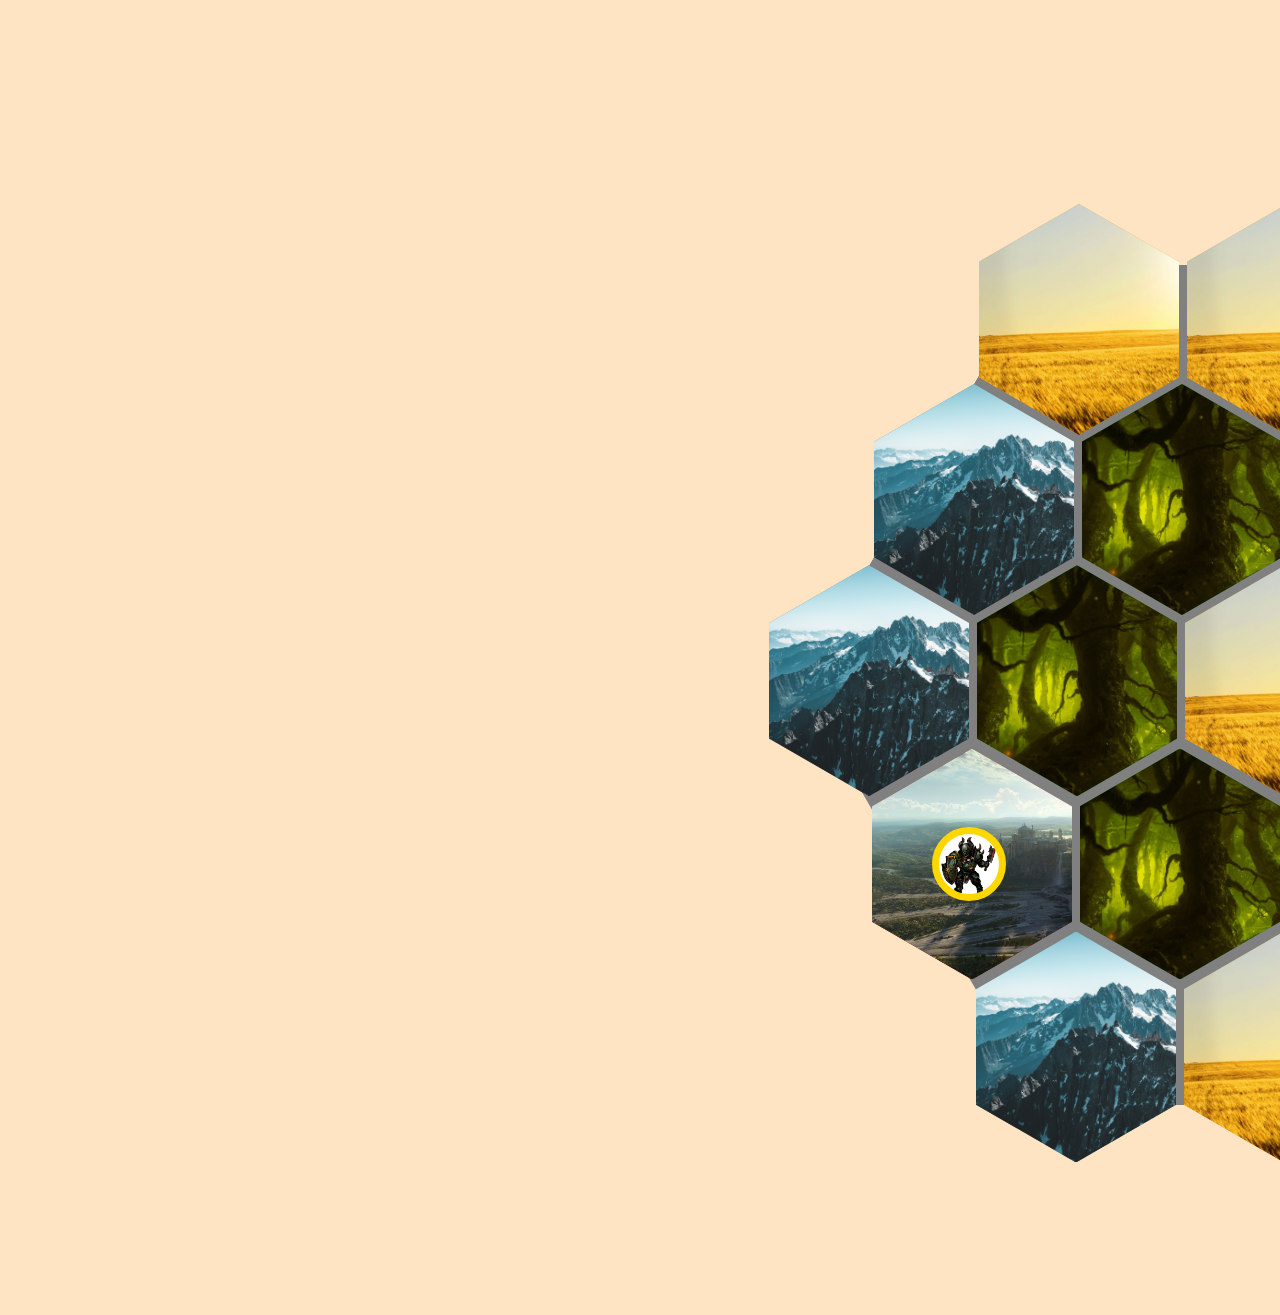
==== index.html @ b97ee825 "converted my monster csv into an object to randomly roll on. Created an event listener so a roll occ" ====
<!DOCTYPE html>
<html lang="en">
<head>
    <meta charset="UTF-8">
    <meta http-equiv="X-UA-Compatible" content="IE=edge">
    <meta name="viewport" content="width=device-width, initial-scale=1.0">
    <title>Document</title>
    <link rel="stylesheet" href="css/style.css">
</head>
<body>
    <!-- <a href='combat.html' onClick="return popup(this, 'notes')">my popup</a> -->
    <video playsinline autoplay muted loop >
        <source src="./img/ocean.webm" type="video/webm">
        Your browser does not support the video tag.
    </video>
    <div id="org-container">
        <div id="background"></div>
        <section id="island">
            <div id="hex-container">
                <div id="temp" class="hex">TEST HERE</div>
            </div>
        </section>
    </div>
    <!-- <div src="/tables/monster.csv" id="monsterTable"></div> -->
    <script type="text/javascript" src="js/app.js"></script>
    <script type="module" src="js/combat.js"></script>
    <!-- <script type="text/javascript">
        function popup(mylink, windowname) {
            if (! window.focus)return true; 
                var href; 
            if (typeof(mylink) == 'string') href=mylink; 
            else href=mylink.href; 
                window.open(href, windowname, 'width=400,height=200,scrollbars=yes'); 
                return false; 
}
    </script> -->
</body>
</html>
---- css/style.css ----
body {
    background-color: bisque;
    background-image: url('../img/ocean.webm');
    -webkit-background-size: cover;
    -moz-background-size: cover;
    -o-background-size: cover;
    background-size: cover; 
    background-repeat: no-repeat;
}

#org-container {
    display:flex;
    align-items: center;
}

#island {
    --s: 200px;
    --m: 4px;
    --f: calc(var(--s) * 1.732 + 4 * var(--m) - 1px);  */
}

video {
    position: absolute;
    top: 0;
    left: 0;
  }

#hex-container {
    position:absolute;
    top:150px;
    left: 550px;
    width: 1500px;
    height:1100px;
    --s: 200px;
    --m: 4px;
    --f: calc(var(--s) * 1.732 + 4 * var(--m) - 1px); 
}

.hex {
    background-color: aqua;
    width: var(--s);
    margin: var(--m);
    height: calc(var(--s) * 1.1547);
    display: inline-block;
    font-size:initial;
    clip-path: polygon(0% 25%, 0% 75%, 50% 100%, 100% 75%, 100% 25%, 50% 0%);
    margin-bottom: calc(var(--m) - var(--s) * 0.2885);
  }

  .hex {
    position: relative;
    top: 1000px;
}

.hex:nth-child(n+1):nth-child(-n+3) {
    top: 50px;
    left: 425px;
}

.hex:nth-child(n+4):nth-child(-n+7) {
    top: 230px;
    left: -304px;
}

.hex:nth-child(n+8):nth-child(-n+12) {
    top: 230px;
    left: 215px;
}

.hex:nth-child(n+13):nth-child(-n+14) {
    top: 413px;
    right: 306px;
}

.hex:nth-child(n+15):nth-child(-n+16) {
    top: 232px;
    right: -318px;
}

.hex:nth-child(n+17):nth-child(-n+20) {
    top: 415px;
    right: -6px;
} 

.Forest {
    background-color: green;
    background-image: url('../img/forest.jpg');
    -webkit-background-size: cover;
    -moz-background-size: cover;
    -o-background-size: cover;
    background-size: cover; 
    background-repeat: no-repeat;
}

.Mountain {
    background-color: grey;
    background-image: url('../img/mount.jpg');
    -webkit-background-size: cover;
    -moz-background-size: cover;
    -o-background-size: cover;
    background-size: cover; 
    background-repeat: no-repeat;
}

.Plain {
    background-color: goldenrod;
    background-image: url('../img/plains.jpg');
    -webkit-background-size: cover;
    -moz-background-size: cover;
    -o-background-size: cover;
    background-size: cover; 
    background-repeat: no-repeat;
}

.City {
    background-color: maroon;
    background-image: url('../img/city.jpg');
    -webkit-background-size: cover;
    -moz-background-size: cover;
    -o-background-size: cover;
    background-size: cover; 
    background-repeat: no-repeat;
}

.Dark-Tower {
    background-color: black;
    background-image: url('../img/tower.jpg');
    -webkit-background-size: cover;
    -moz-background-size: cover;
    -o-background-size: cover;
    background-size: cover; 
    background-repeat: no-repeat;
}

#background {
    position: absolute;
    background-color: gray;
    width: 840px;
    height: calc(840px* 1.1547);
    clip-path: polygon(0% 25%, 0% 75%, 50% 100%, 100% 75%, 100% 25%, 50% 0%);
    transform: rotate(30deg);
    left:865px;
    top:200px;
}

#hero {
    border-radius: 50%;
    border: 7px solid gold;
    width: 60px;
    height: 60px;
    background-image: url('../img/hero1.gif');
    -webkit-background-size: cover;
    -moz-background-size: cover;
    -o-background-size: cover;
    background-size: cover; 
    background-repeat: no-repeat;
    margin: 60px;
  }

/* .hex {
    -webkit-transition:  -webkit-transform 2s ease-in-out;
    -moz-transition: -moz-transform 2s ease-in-out;
    -o-transition: -o-transform 2s ease-in-out;
    -ms-transition: -ms-transform 2s ease-in-out; 
    transition: transform 2s ease-in-out; 
}
.hex:hover {
    z-index: 1;
   -webkit-transform:scale(1.2);
   -moz-transform:scale(1.2);
   -o-transform:scale(1.2);
   transform:scale(1.2);
} */
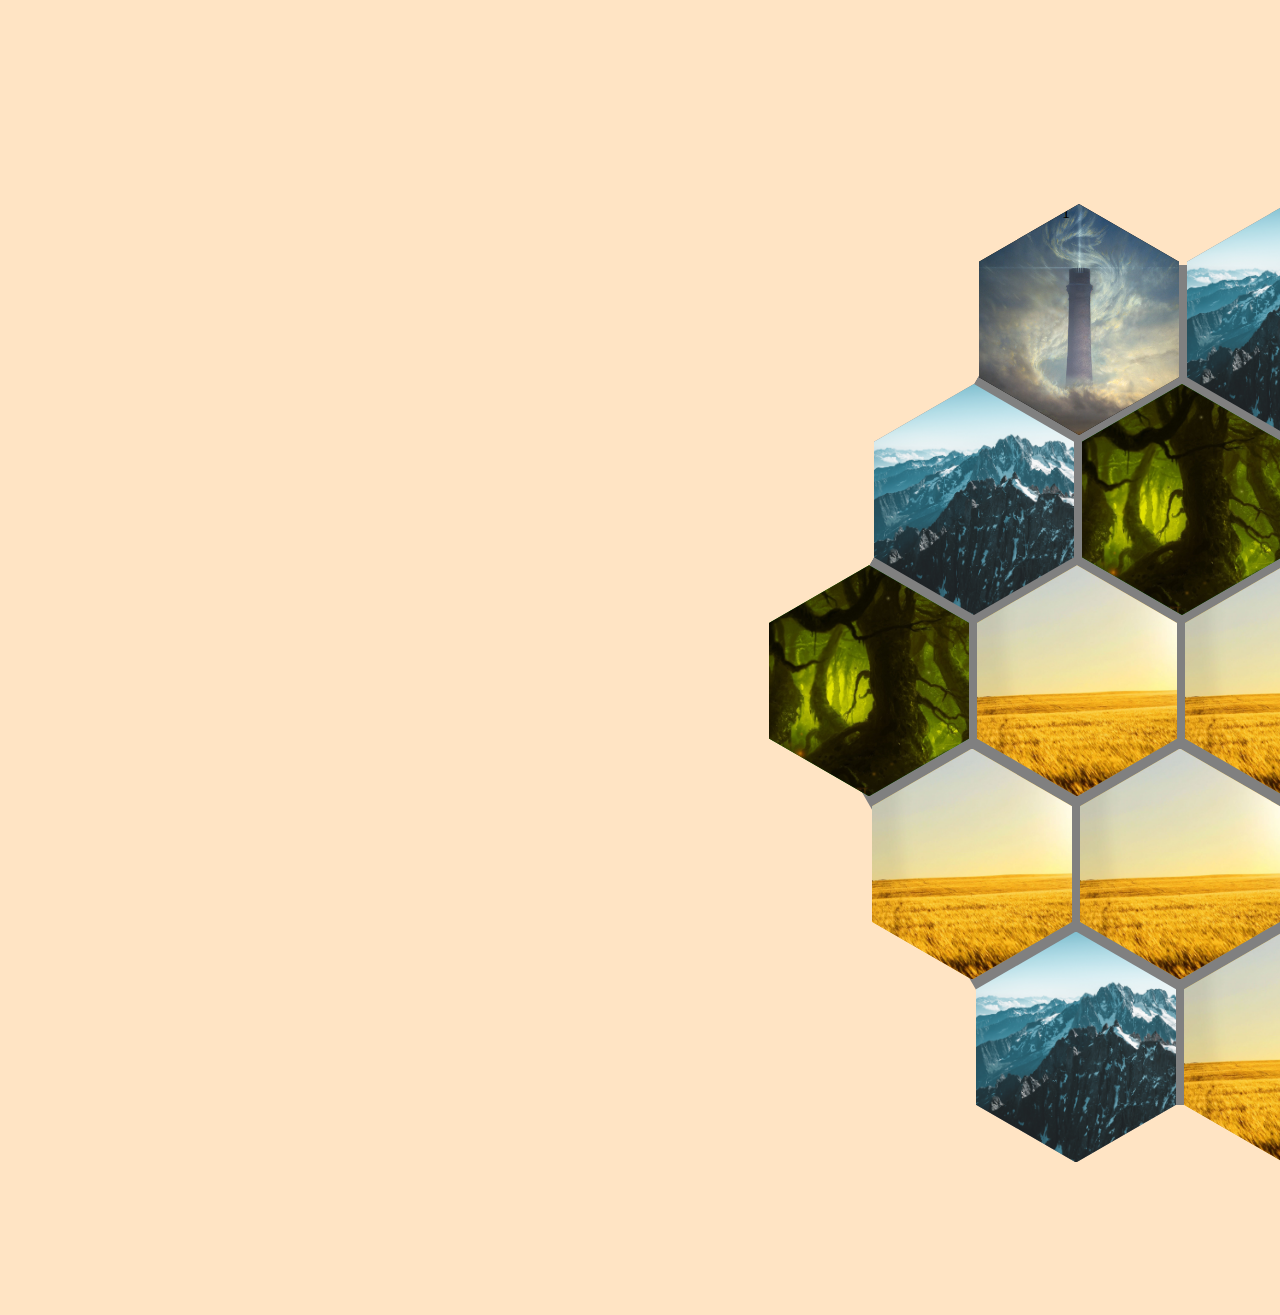
==== commit b2fb4c06: "had to refactor the two js files into one to get my random encounter function only working when teh " ====
--- a/index.html
+++ b/index.html
@@ -23,7 +23,7 @@
     </div>
     <!-- <div src="/tables/monster.csv" id="monsterTable"></div> -->
     <script type="text/javascript" src="js/app.js"></script>
-    <script type="module" src="js/combat.js"></script>
+    <!-- <script type="module" src="js/combat.js"></script> -->
     <!-- <script type="text/javascript">
         function popup(mylink, windowname) {
             if (! window.focus)return true; 
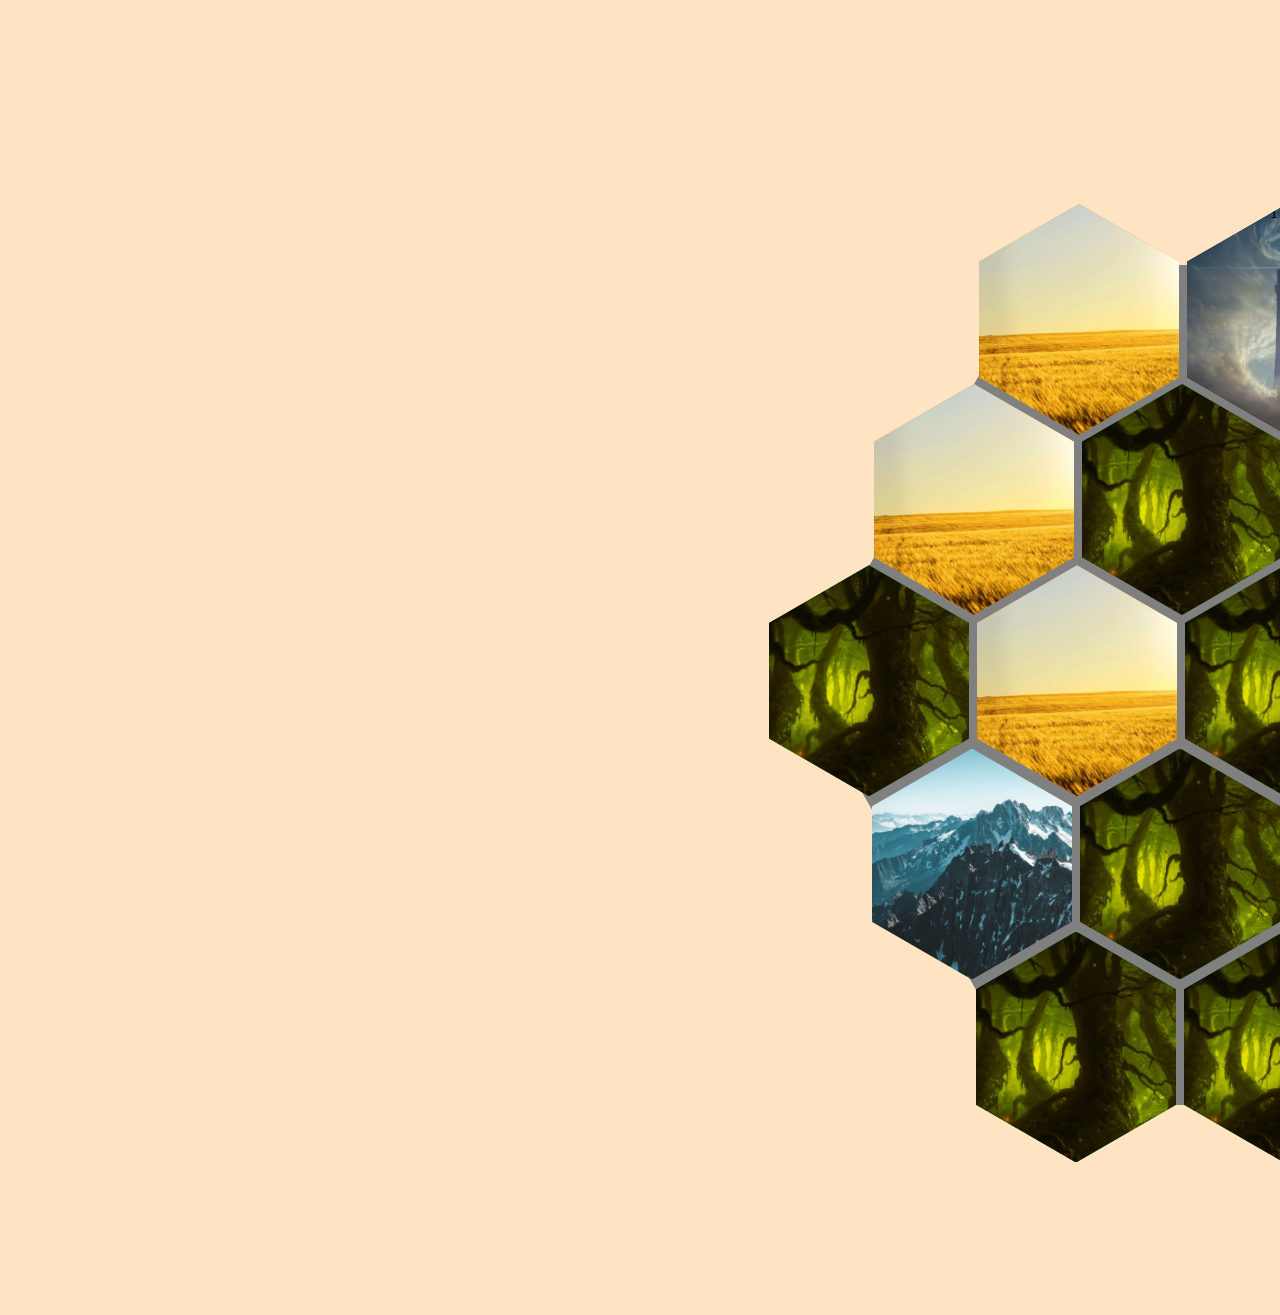
==== commit 7855dd73: "consolodated all my js scripts into 1, consolidated html scripts into 1. I manipulate the visibality" ====
--- a/index.html
+++ b/index.html
@@ -8,32 +8,34 @@
     <link rel="stylesheet" href="css/style.css">
 </head>
 <body>
-    <!-- <a href='combat.html' onClick="return popup(this, 'notes')">my popup</a> -->
-    <video playsinline autoplay muted loop >
-        <source src="./img/ocean.webm" type="video/webm">
-        Your browser does not support the video tag.
-    </video>
-    <div id="org-container">
-        <div id="background"></div>
-        <section id="island">
-            <div id="hex-container">
-                <div id="temp" class="hex">TEST HERE</div>
-            </div>
-        </section>
+    <div id="main">
+        <video playsinline autoplay muted loop >
+            <source src="./img/ocean.webm" type="video/webm">
+            Your browser does not support the video tag.
+        </video>
+        <div id="org-container">
+            <div id="background"></div>
+            <section id="island">
+                <div id="hex-container">
+                    <div id="temp" class="hex">TEST HERE</div>
+                </div>
+            </section>
+        </div>
     </div>
-    <!-- <div src="/tables/monster.csv" id="monsterTable"></div> -->
-    <script type="text/javascript" src="js/app.js"></script>
-    <!-- <script type="module" src="js/combat.js"></script> -->
-    <!-- <script type="text/javascript">
-        function popup(mylink, windowname) {
-            if (! window.focus)return true; 
-                var href; 
-            if (typeof(mylink) == 'string') href=mylink; 
-            else href=mylink.href; 
-                window.open(href, windowname, 'width=400,height=200,scrollbars=yes'); 
-                return false; 
-}
-    </script> -->
+    <div id="combat">
+        <div id="user"></div>
+        <div id="user-actions"></div>
+        <div id="user-hp-container">
+            <h2>Player</h2>
+            <div id="user-hp"></div>
+        </div>
+        <div id="enemy"></div>
+        <div id="enemy-hp-container">
+            <h2>Enemy</h2>
+            <div id="enemy-hp"></div>
+        </div>
+    </div>
+    <script language="JavaScript" type="text/javascript" src="js/app.js"></script>
 </body>
 </html>
 
--- a/css/style.css
+++ b/css/style.css
@@ -170,4 +170,75 @@
    -moz-transform:scale(1.2);
    -o-transform:scale(1.2);
    transform:scale(1.2);
-} */+} */
+
+
+/* styling for the combat page */
+#combat div{
+    background-color: aquamarine;
+    height: 200px;
+    width: 200px;
+}
+
+div#enemy {
+    position:absolute;
+    top:50px;
+    right:300px;
+    height: 600px;
+    width: 600px;
+    background-color: red;
+}
+
+div#enemy-hp-container {
+    position:absolute;
+    top:50px;
+    left:650px;
+    height: 100px;
+    width: 920px;
+    background-color: lightgrey;
+}
+
+div#enemy-hp {
+    position:absolute;
+    top:50px;
+    right: 10px;
+    height: 50px;
+    width: 900px;
+    background-color: green;
+}
+
+div#user {
+    position:absolute;
+    bottom: 50px;
+    left:200px;
+    height: 600px;
+    width: 600px;
+    background-color: purple;
+}
+
+div#user-hp-container {
+    position:absolute;
+    bottom:50px;
+    right:650px;
+    height: 100px;
+    width: 920px;
+    background-color: lightgrey;
+}
+
+div#user-hp {
+    position:absolute;
+    bottom:0px;
+    left:10px;
+    height: 50px;
+    width: 900px;
+    background-color: green;
+}
+
+div#user-actions {
+    position:absolute;
+    bottom: 50px;
+    left:800px;
+    height: 600px;
+    width: 200px;
+    background-color: orange;
+}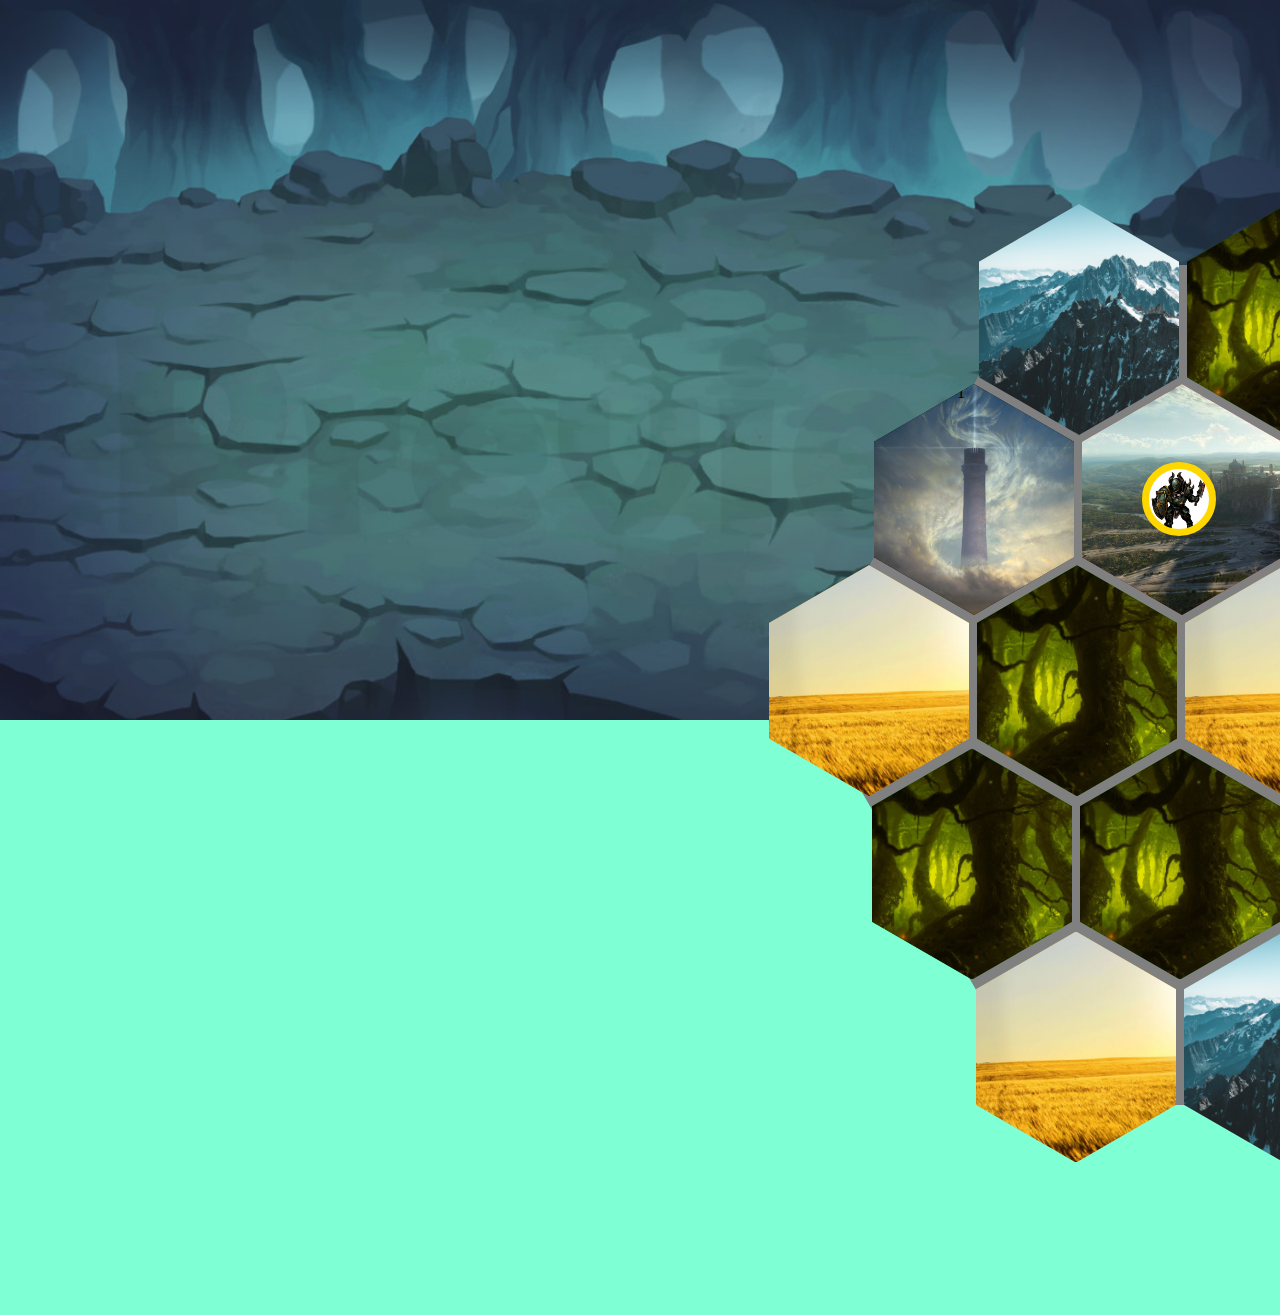
==== commit 800ddbfc: "added an attack button to the combat css, put an event listener on it. The attack button edits teh t" ====
--- a/index.html
+++ b/index.html
@@ -24,7 +24,11 @@
     </div>
     <div id="combat">
         <div id="user"></div>
-        <div id="user-actions"></div>
+        <div id="user-actions">
+            <div id="attack"></div>
+            <!-- <div id="defend"></div>
+            <div id="potion"></div> -->
+        </div>
         <div id="user-hp-container">
             <h2>Player</h2>
             <div id="user-hp"></div>
--- a/css/style.css
+++ b/css/style.css
@@ -174,54 +174,67 @@
 
 
 /* styling for the combat page */
-#combat div{
+body {
     background-color: aquamarine;
-    height: 200px;
-    width: 200px;
+    background-image: url('../img/combat_background.jpg');
+    -webkit-background-size: cover;
+    -moz-background-size: cover;
+    -o-background-size: cover;
+    background-size: cover; 
+    background-repeat: no-repeat;
+
 }
 
 div#enemy {
     position:absolute;
     top:50px;
-    right:300px;
-    height: 600px;
-    width: 600px;
+    right:200px;
+    height: 400px;
+    width: 400px;
     background-color: red;
 }
 
 div#enemy-hp-container {
     position:absolute;
     top:50px;
-    left:650px;
+    left:350px;
     height: 100px;
     width: 920px;
     background-color: lightgrey;
+    border: solid black;
 }
 
 div#enemy-hp {
     position:absolute;
-    top:50px;
+    bottom: 0px;
     right: 10px;
     height: 50px;
     width: 900px;
     background-color: green;
+    border: solid black;
 }
 
 div#user {
     position:absolute;
     bottom: 50px;
     left:200px;
-    height: 600px;
-    width: 600px;
-    background-color: purple;
+    height: 400px;
+    width: 400px;
+    /* background-color: aquamarine; */
+    background-image: url('../img/cambat_player.png');
+    -moz-background-size: cover;
+    -o-background-size: cover;
+    background-size: cover; 
+    background-repeat: no-repeat;
 }
 
 div#user-hp-container {
     position:absolute;
     bottom:50px;
-    right:650px;
+    right:250px;
     height: 100px;
     width: 920px;
+    border: solid black;
     background-color: lightgrey;
 }
 
@@ -232,13 +245,60 @@
     height: 50px;
     width: 900px;
     background-color: green;
+    border: solid black;
 }
 
 div#user-actions {
     position:absolute;
-    bottom: 50px;
-    left:800px;
-    height: 600px;
-    width: 200px;
-    background-color: orange;
-}+    bottom: 67px;
+    left:600px;
+    height: 300px;
+    width: 100px;
+}
+
+div#attack {
+    position: absolute;
+    top:110px;
+    height: 100px;
+    width: 100px;
+    background-image: url('../img/sword.png');
+    --i : contain;
+    background-size: var(--i);
+    -moz-background-size: var(--i);
+    -o-background-size: var(--i);
+    background-size: var(--i); 
+    background-repeat: no-repeat;
+}
+
+/*extra functionality to build out later*/
+/* div#defend {
+    position: absolute;
+    top:110px;
+    left: 6px;
+    height: 100px;
+    width: 100px;
+
+    background-image: url('../img/shield.png');
+    --i : contain;
+
+    background-size: var(--i);
+    -moz-background-size: var(--i);
+    -o-background-size: var(--i);
+    background-size: var(--i); 
+    background-repeat: no-repeat;
+}
+div#potion {
+    position: absolute;
+    top:230px;
+    height: 100px;
+    width: 100px;
+
+    background-image: url('../img/potion.png');
+    --i : contain;
+
+    background-size: var(--i);
+    -moz-background-size: var(--i);
+    -o-background-size: var(--i);
+    background-size: var(--i); 
+    background-repeat: no-repeat;
+} */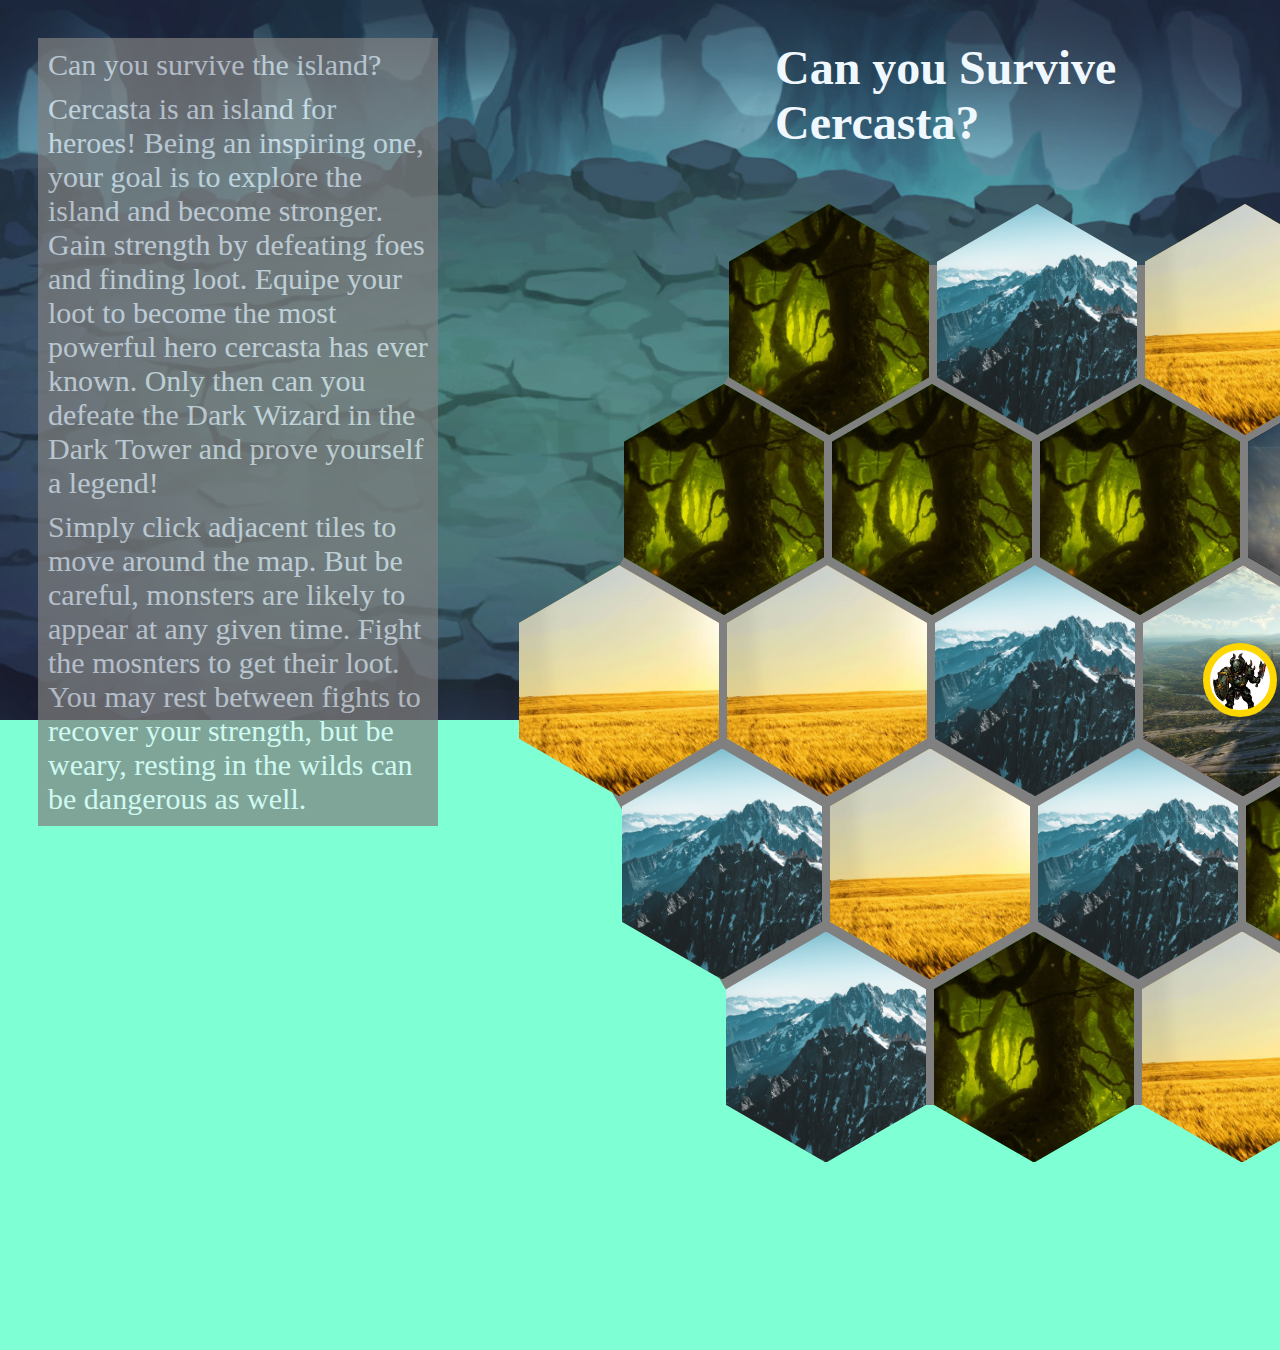
==== commit 3d464ea3: "Filled out the rest of my webpage features and their css. Added a rest feature, added an equip items" ====
--- a/index.html
+++ b/index.html
@@ -13,6 +13,43 @@
             <source src="./img/ocean.webm" type="video/webm">
             Your browser does not support the video tag.
         </video>
+        <div id="rest">Rest</div>
+        <div id="weapon"></div>
+        <div id="shield"></div>
+        <div id="head"></div>
+        <div id="chest"></div>
+        <div id="legs"></div>
+        <div id="feet"></div>
+        <h1 id="title">Can you Survive Cercasta?</h1>
+        <div id="rules">
+            <p>Can you survive the island?</p>
+            <p>Cercasta is an island for heroes! Being an inspiring one, 
+                your goal is to explore the island and become stronger. 
+                Gain strength by defeating foes and finding loot. 
+                Equipe your loot to become the most powerful hero cercasta has ever known. 
+                Only then can you defeate the Dark Wizard in the Dark Tower and prove yourself a legend!</p>
+            <p>Simply click adjacent tiles to move around the map. But be careful, 
+                monsters are likely to appear at any given time. 
+                Fight the mosnters to get their loot. 
+                You may rest between fights to recover your strength, 
+                but be weary, resting in the wilds can be dangerous as well. 
+            </p>
+        </div>
+        <div id="stats">
+            <ul id="stats_list">
+                <li id="hp"></li>
+                <li id="attack_power"></li>
+                <li id="defese"></li>
+            </ul>
+            <!-- <div id='equip'>
+                <div id="weapon"></div>
+                <div id="shield"></div>
+                <div id="head"></div>
+                <div id="chest"></div>
+                <div id="legs"></div>
+                <div id="feet"></div>
+            </div> -->
+        </div>
         <div id="org-container">
             <div id="background"></div>
             <section id="island">
@@ -25,9 +62,8 @@
     <div id="combat">
         <div id="user"></div>
         <div id="user-actions">
-            <div id="attack"></div>
-            <!-- <div id="defend"></div>
-            <div id="potion"></div> -->
+            <div id="attack">Attack</div>
+            <div id="run-away">Run Away</div>
         </div>
         <div id="user-hp-container">
             <h2>Player</h2>
--- a/css/style.css
+++ b/css/style.css
@@ -7,6 +7,185 @@
     background-size: cover; 
     background-repeat: no-repeat;
 }
+
+#title {
+    position: absolute;
+    left: 775px;
+    font-size: 48px;
+    color: aliceblue;
+}
+
+#rules {
+    position: absolute;
+    color: aliceblue;
+    width: 400px;
+    font-size: 30px;
+    margin: 30px;
+    background-color: gray;
+    opacity: 0.70;
+}
+
+p {
+    margin: 10px;
+}
+
+#stats {
+    background-color: gray;
+    opacity: 0.70;
+    position: absolute;
+    width: 300px;
+    height: 500px;
+    margin:30px;
+    left: 1525px;
+}
+ ul {
+    color: aliceblue;
+    font-size: 25px;
+    list-style: none;
+ }
+
+ li {
+    margin-bottom: 30px;
+ }
+
+ #rest {
+    position: absolute;
+    width: 100px;
+    height: 100px;
+    top: 240px;
+    left:1655px;
+    color: aliceblue;
+    background-image: url('../img/rest.png');
+    --i : contain;
+    background-size: var(--i);
+    -moz-background-size: var(--i);
+    -o-background-size: var(--i);
+    background-size: var(--i); 
+    background-repeat: no-repeat;
+    z-index: 1;
+ }
+
+ #weapon {
+    position: absolute;
+    width: 100px;
+    height: 150px;
+    top: 340px;
+    left:1550px;
+    background-image: url('../img/weapon.png');
+    --i : contain;
+    background-size: var(--i);
+    -moz-background-size: var(--i);
+    -o-background-size: var(--i);
+    background-size: var(--i); 
+    background-repeat: no-repeat;
+    z-index: 1;
+ }
+
+ #shield {
+    position: absolute;
+    width: 100px;
+    height: 100px;
+    top: 335px;
+    left:1655px;
+    background-image: url('../img/shield.png');
+    --i : contain;
+    background-size: var(--i);
+    -moz-background-size: var(--i);
+    -o-background-size: var(--i);
+    background-size: var(--i); 
+    background-repeat: no-repeat;
+    z-index: 1;
+ }
+
+ #head {
+    position: absolute;
+    width: 100px;
+    height: 100px;
+    top: 365px;
+    left:1750px;
+    background-image: url('../img/helmet.png');
+    --i : contain;
+    background-size: var(--i);
+    -moz-background-size: var(--i);
+    -o-background-size: var(--i);
+    background-size: var(--i); 
+    background-repeat: no-repeat;
+    z-index: 1;
+ }
+
+ #chest {
+    position: absolute;
+    width: 100px;
+    height: 100px;
+    top: 440px;
+    left:1560px;
+    background-image: url('../img/chest.png');
+    --i : contain;
+    background-size: var(--i);
+    -moz-background-size: var(--i);
+    -o-background-size: var(--i);
+    background-size: var(--i); 
+    background-repeat: no-repeat;
+    z-index: 1;
+ }
+
+ #legs {
+    position: absolute;
+    width: 100px;
+    height: 100px;
+    top: 435px;
+    left:1655px;
+    background-image: url('../img/legs.png');
+    --i : contain;
+    background-size: var(--i);
+    -moz-background-size: var(--i);
+    -o-background-size: var(--i);
+    background-size: var(--i); 
+    background-repeat: no-repeat;
+    z-index: 1;
+ }
+
+ #feet {
+    position: absolute;
+    width: 100px;
+    height: 100px;
+    top: 440px;
+    left:1750px;
+    background-image: url('../img/boots.png');
+    --i : contain;
+    background-size: var(--i);
+    -moz-background-size: var(--i);
+    -o-background-size: var(--i);
+    background-size: var(--i); 
+    background-repeat: no-repeat;
+    z-index: 1;
+ }
+
+
+
+ #equip {
+    display:flex;
+    position: absolute;
+    background-color: aquamarine;
+    width: 240px;
+    height: 150px;
+    left:30px;
+    bottom: 30px;
+    display: flex;
+    justify-content: space-evenly;
+    flex-flow: column wrap;
+ }
+
+ #equip > div {
+    margin: 12px;
+    background-color: red;
+    width: 50px;
+    height: 50px;
+ }
+
+ #equip > #head {
+    background-color: blue;
+ }
 
 #org-container {
     display:flex;
@@ -23,12 +202,15 @@
     position: absolute;
     top: 0;
     left: 0;
+    height: 150%;
+    width: auto;
   }
 
 #hex-container {
     position:absolute;
     top:150px;
-    left: 550px;
+    /* left: 550px; */
+    left: 300px;
     width: 1500px;
     height:1100px;
     --s: 200px;
@@ -139,7 +321,7 @@
     height: calc(840px* 1.1547);
     clip-path: polygon(0% 25%, 0% 75%, 50% 100%, 100% 75%, 100% 25%, 50% 0%);
     transform: rotate(30deg);
-    left:865px;
+    left:615px;
     top:200px;
 }
 
@@ -258,6 +440,7 @@
 
 div#attack {
     position: absolute;
+    color:aliceblue;
     top:110px;
     height: 100px;
     width: 100px;
@@ -270,35 +453,53 @@
     background-repeat: no-repeat;
 }
 
-/*extra functionality to build out later*/
-/* div#defend {
-    position: absolute;
-    top:110px;
-    left: 6px;
-    height: 100px;
-    width: 100px;
-
-    background-image: url('../img/shield.png');
-    --i : contain;
-
-    background-size: var(--i);
-    -moz-background-size: var(--i);
-    -o-background-size: var(--i);
-    background-size: var(--i); 
-    background-repeat: no-repeat;
-}
-div#potion {
-    position: absolute;
-    top:230px;
-    height: 100px;
-    width: 100px;
-
-    background-image: url('../img/potion.png');
-    --i : contain;
-
-    background-size: var(--i);
-    -moz-background-size: var(--i);
-    -o-background-size: var(--i);
-    background-size: var(--i); 
-    background-repeat: no-repeat;
-} */+div#run-away {
+    position: absolute;
+    color:aliceblue;
+    top:217px;
+    height: 100px;
+    width: 100px;
+    background-image: url('../img/flee.png');
+    --i : contain;
+    background-size: var(--i);
+    -moz-background-size: var(--i);
+    -o-background-size: var(--i);
+    background-size: var(--i); 
+    background-repeat: no-repeat;
+}
+
+div#loot {
+    position: absolute;
+    top:250px;
+    left:700px;
+    height: 400px;
+    width: 400px;
+    background-image: url('../img/loot.png');
+    --i : contain;
+    background-size: var(--i);
+    -moz-background-size: var(--i);
+    -o-background-size: var(--i);
+    background-size: var(--i); 
+    background-repeat: no-repeat;
+}
+
+div#end {
+    position: absolute;
+    height: 100%;
+    width: 100%;
+    background-image: url('../img/death.jpg');
+    --i : cover;
+    background-size: var(--i);
+    -moz-background-size: var(--i);
+    -o-background-size: var(--i);
+    background-size: var(--i); 
+    background-repeat: no-repeat;
+    display:flex;
+    justify-content: center;
+    align-items: center;
+}
+
+div#end#end {
+    color:red;
+    font-size: 50px;
+}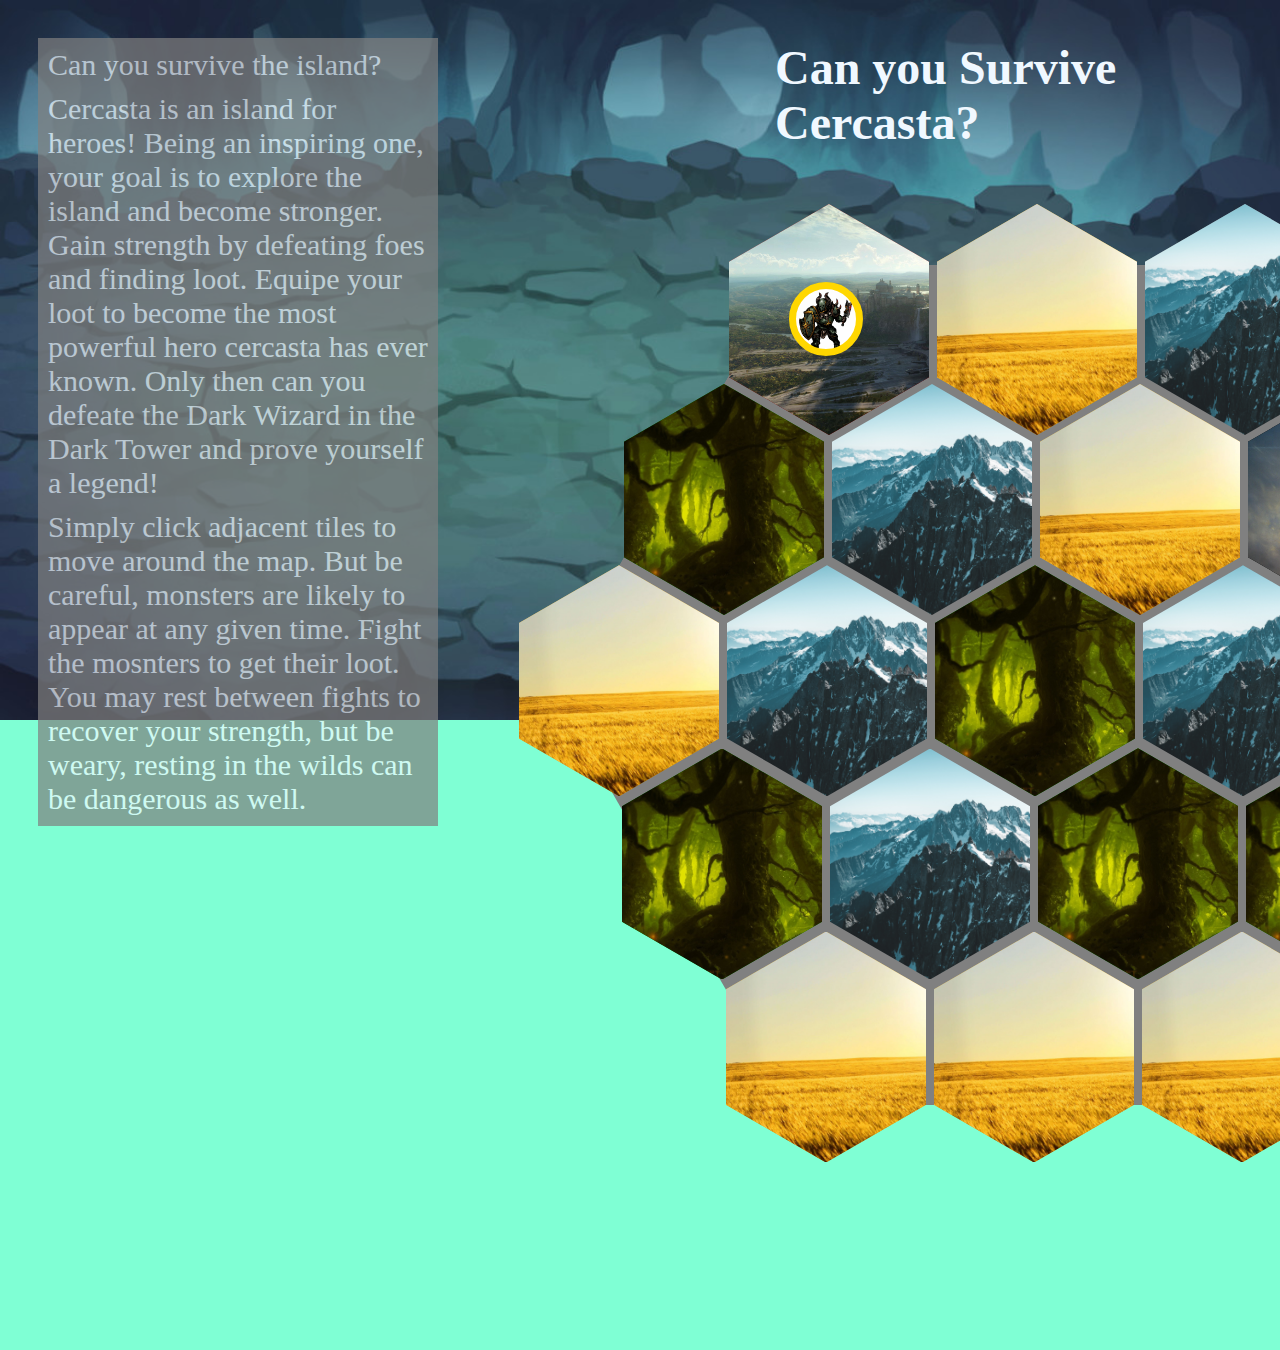
==== commit 8849f477: "updates the encounter html name to match teh creature" ====
--- a/index.html
+++ b/index.html
@@ -71,7 +71,7 @@
         </div>
         <div id="enemy"></div>
         <div id="enemy-hp-container">
-            <h2>Enemy</h2>
+            <h2 id="eName">Enemy</h2>
             <div id="enemy-hp"></div>
         </div>
     </div>
--- a/css/style.css
+++ b/css/style.css
@@ -369,11 +369,16 @@
 
 div#enemy {
     position:absolute;
-    top:50px;
-    right:200px;
-    height: 400px;
-    width: 400px;
-    background-color: red;
+    top:200px;
+    right:500px;
+    height: 600px;
+    width: 600px;
+    -webkit-background-size: cover;
+    -moz-background-size: cover;
+    -o-background-size: cover;
+    background-size: cover; 
+    background-repeat: no-repeat;
+    /* background-color: red; */
 }
 
 div#enemy-hp-container {
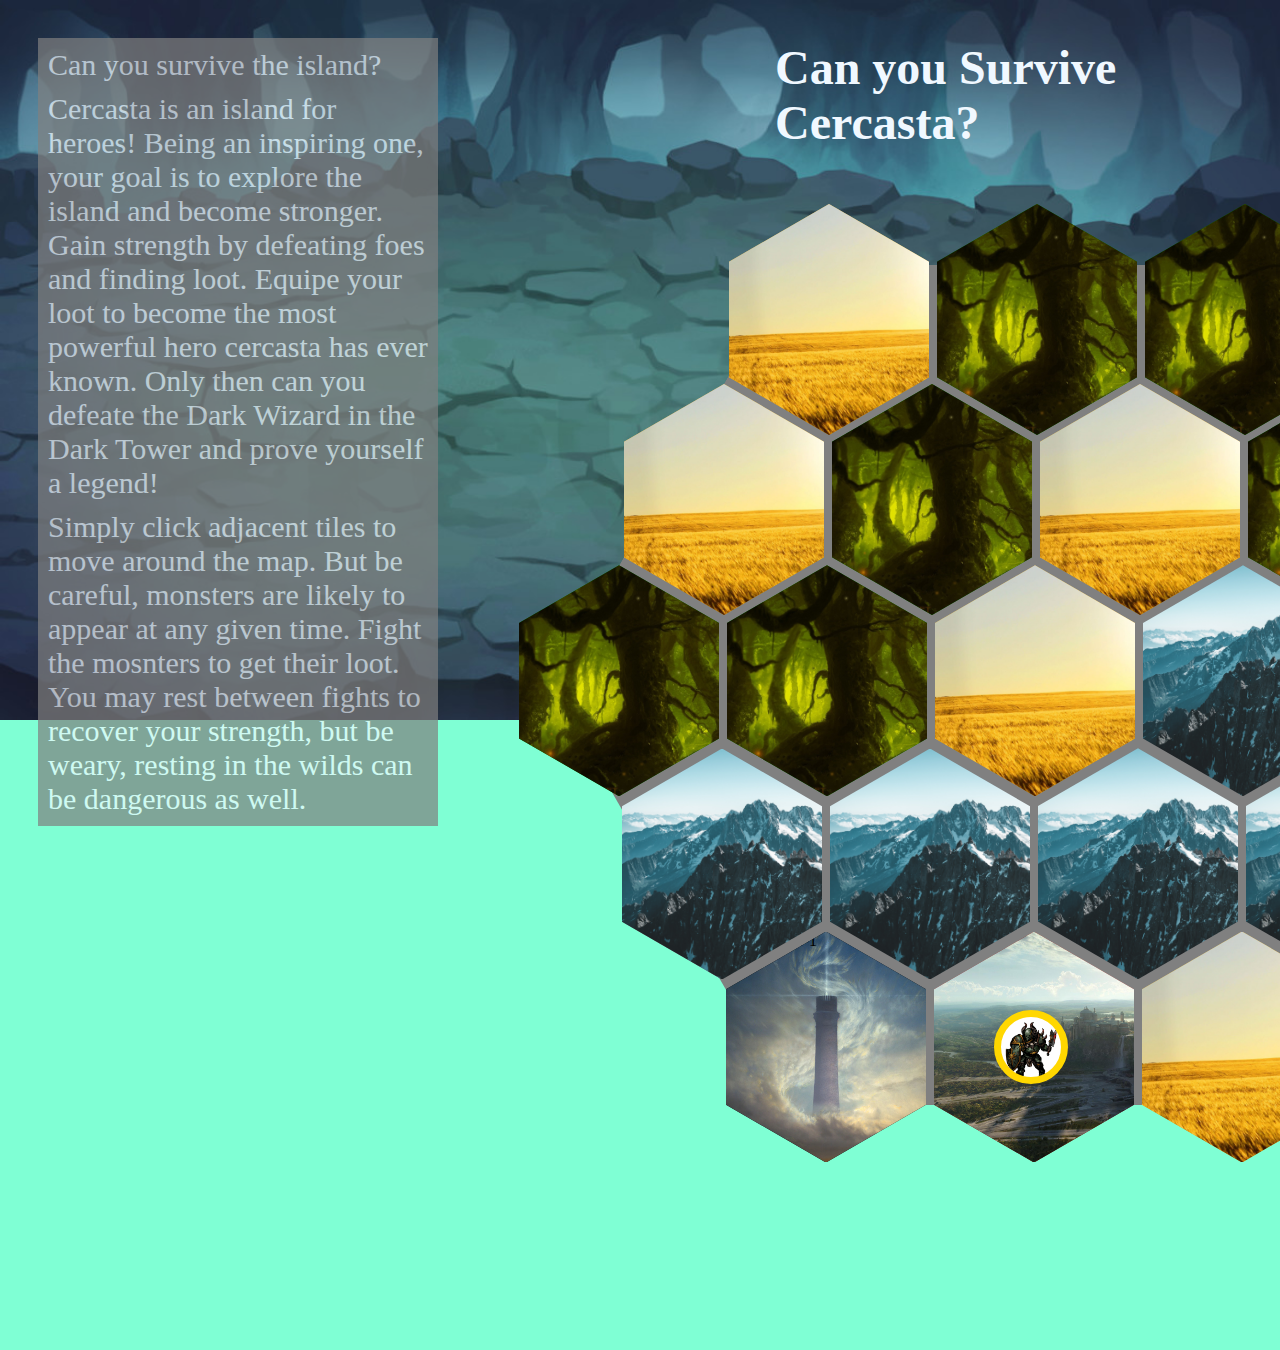
==== commit b1342526: "refined the equipe feature to remove unequiped item from the pack" ====
--- a/index.html
+++ b/index.html
@@ -41,14 +41,6 @@
                 <li id="attack_power"></li>
                 <li id="defese"></li>
             </ul>
-            <!-- <div id='equip'>
-                <div id="weapon"></div>
-                <div id="shield"></div>
-                <div id="head"></div>
-                <div id="chest"></div>
-                <div id="legs"></div>
-                <div id="feet"></div>
-            </div> -->
         </div>
         <div id="org-container">
             <div id="background"></div>
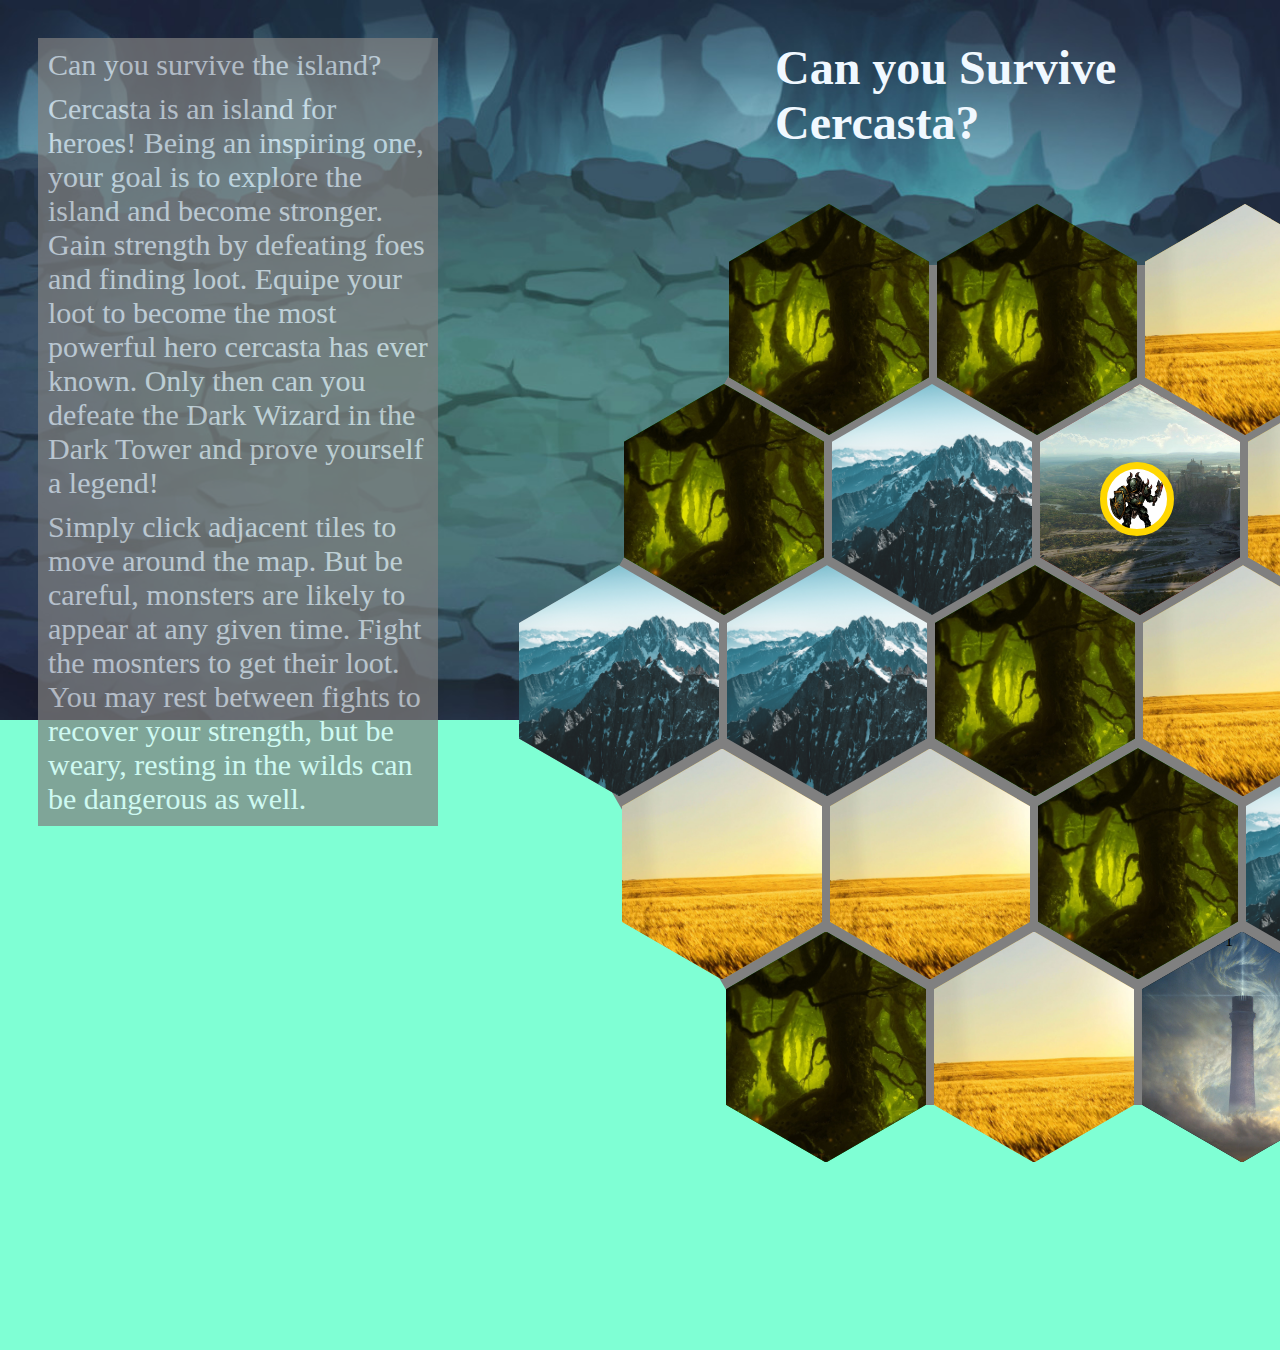
==== commit 42b833c0: "Added Dark wizard fight for the end" ====
--- a/index.html
+++ b/index.html
@@ -5,7 +5,8 @@
     <meta http-equiv="X-UA-Compatible" content="IE=edge">
     <meta name="viewport" content="width=device-width, initial-scale=1.0">
     <title>Document</title>
-    <link rel="stylesheet" href="css/style.css">
+    <link rel="stylesheet" href="css/island_style.css">
+    <link rel="stylesheet" href="css/combat_style.css">
 </head>
 <body>
     <div id="main">
@@ -58,7 +59,7 @@
             <div id="run-away">Run Away</div>
         </div>
         <div id="user-hp-container">
-            <h2>Player</h2>
+            <h2 id="uName">Player</h2>
             <div id="user-hp"></div>
         </div>
         <div id="enemy"></div>
--- a/css/island_style.css
+++ b/css/island_style.css
@@ -0,0 +1,355 @@
+body {
+    background-color: bisque;
+    background-image: url('../img/ocean.webm');
+    -webkit-background-size: cover;
+    -moz-background-size: cover;
+    -o-background-size: cover;
+    background-size: cover; 
+    background-repeat: no-repeat;
+}
+
+#title {
+    position: absolute;
+    left: 775px;
+    font-size: 48px;
+    color: aliceblue;
+}
+
+#rules {
+    position: absolute;
+    color: aliceblue;
+    width: 400px;
+    font-size: 30px;
+    margin: 30px;
+    background-color: gray;
+    opacity: 0.70;
+}
+
+p {
+    margin: 10px;
+}
+
+#stats {
+    background-color: gray;
+    opacity: 0.70;
+    position: absolute;
+    width: 300px;
+    height: 500px;
+    margin:30px;
+    left: 1525px;
+}
+ ul {
+    color: aliceblue;
+    font-size: 25px;
+    list-style: none;
+ }
+
+ li {
+    margin-bottom: 30px;
+ }
+
+ #rest {
+    position: absolute;
+    width: 100px;
+    height: 100px;
+    top: 240px;
+    left:1655px;
+    color: aliceblue;
+    background-image: url('../img/rest.png');
+    --i : contain;
+    background-size: var(--i);
+    -moz-background-size: var(--i);
+    -o-background-size: var(--i);
+    background-size: var(--i); 
+    background-repeat: no-repeat;
+    z-index: 1;
+ }
+
+ #weapon {
+    position: absolute;
+    width: 100px;
+    height: 150px;
+    top: 340px;
+    left:1550px;
+    background-image: url('../img/weapon.png');
+    --i : contain;
+    background-size: var(--i);
+    -moz-background-size: var(--i);
+    -o-background-size: var(--i);
+    background-size: var(--i); 
+    background-repeat: no-repeat;
+    z-index: 1;
+ }
+
+ #shield {
+    position: absolute;
+    width: 100px;
+    height: 100px;
+    top: 335px;
+    left:1655px;
+    background-image: url('../img/shield.png');
+    --i : contain;
+    background-size: var(--i);
+    -moz-background-size: var(--i);
+    -o-background-size: var(--i);
+    background-size: var(--i); 
+    background-repeat: no-repeat;
+    z-index: 1;
+ }
+
+ #head {
+    position: absolute;
+    width: 100px;
+    height: 100px;
+    top: 365px;
+    left:1750px;
+    background-image: url('../img/helmet.png');
+    --i : contain;
+    background-size: var(--i);
+    -moz-background-size: var(--i);
+    -o-background-size: var(--i);
+    background-size: var(--i); 
+    background-repeat: no-repeat;
+    z-index: 1;
+ }
+
+ #chest {
+    position: absolute;
+    width: 100px;
+    height: 100px;
+    top: 440px;
+    left:1560px;
+    background-image: url('../img/chest.png');
+    --i : contain;
+    background-size: var(--i);
+    -moz-background-size: var(--i);
+    -o-background-size: var(--i);
+    background-size: var(--i); 
+    background-repeat: no-repeat;
+    z-index: 1;
+ }
+
+ #legs {
+    position: absolute;
+    width: 100px;
+    height: 100px;
+    top: 435px;
+    left:1655px;
+    background-image: url('../img/legs.png');
+    --i : contain;
+    background-size: var(--i);
+    -moz-background-size: var(--i);
+    -o-background-size: var(--i);
+    background-size: var(--i); 
+    background-repeat: no-repeat;
+    z-index: 1;
+ }
+
+ #feet {
+    position: absolute;
+    width: 100px;
+    height: 100px;
+    top: 440px;
+    left:1750px;
+    background-image: url('../img/boots.png');
+    --i : contain;
+    background-size: var(--i);
+    -moz-background-size: var(--i);
+    -o-background-size: var(--i);
+    background-size: var(--i); 
+    background-repeat: no-repeat;
+    z-index: 1;
+ }
+
+
+
+ #equip {
+    display:flex;
+    position: absolute;
+    background-color: aquamarine;
+    width: 240px;
+    height: 150px;
+    left:30px;
+    bottom: 30px;
+    display: flex;
+    justify-content: space-evenly;
+    flex-flow: column wrap;
+ }
+
+ #equip > div {
+    margin: 12px;
+    background-color: red;
+    width: 50px;
+    height: 50px;
+ }
+
+ #equip > #head {
+    background-color: blue;
+ }
+
+#org-container {
+    display:flex;
+    align-items: center;
+}
+
+#island {
+    --s: 200px;
+    --m: 4px;
+    --f: calc(var(--s) * 1.732 + 4 * var(--m) - 1px);  */
+}
+
+video {
+    position: absolute;
+    top: 0;
+    left: 0;
+    height: 150%;
+    width: auto;
+  }
+
+#hex-container {
+    position:absolute;
+    top:150px;
+    /* left: 550px; */
+    left: 300px;
+    width: 1500px;
+    height:1100px;
+    --s: 200px;
+    --m: 4px;
+    --f: calc(var(--s) * 1.732 + 4 * var(--m) - 1px); 
+}
+
+.hex {
+    background-color: aqua;
+    width: var(--s);
+    margin: var(--m);
+    height: calc(var(--s) * 1.1547);
+    display: inline-block;
+    font-size:initial;
+    clip-path: polygon(0% 25%, 0% 75%, 50% 100%, 100% 75%, 100% 25%, 50% 0%);
+    margin-bottom: calc(var(--m) - var(--s) * 0.2885);
+  }
+
+  .hex {
+    position: relative;
+    top: 1000px;
+}
+
+.hex:nth-child(n+1):nth-child(-n+3) {
+    top: 50px;
+    left: 425px;
+}
+
+.hex:nth-child(n+4):nth-child(-n+7) {
+    top: 230px;
+    left: -304px;
+}
+
+.hex:nth-child(n+8):nth-child(-n+12) {
+    top: 230px;
+    left: 215px;
+}
+
+.hex:nth-child(n+13):nth-child(-n+14) {
+    top: 413px;
+    right: 306px;
+}
+
+.hex:nth-child(n+15):nth-child(-n+16) {
+    top: 232px;
+    right: -318px;
+}
+
+.hex:nth-child(n+17):nth-child(-n+20) {
+    top: 415px;
+    right: -6px;
+} 
+
+.Forest {
+    background-color: green;
+    background-image: url('../img/forest.jpg');
+    -webkit-background-size: cover;
+    -moz-background-size: cover;
+    -o-background-size: cover;
+    background-size: cover; 
+    background-repeat: no-repeat;
+}
+
+.Mountain {
+    background-color: grey;
+    background-image: url('../img/mount.jpg');
+    -webkit-background-size: cover;
+    -moz-background-size: cover;
+    -o-background-size: cover;
+    background-size: cover; 
+    background-repeat: no-repeat;
+}
+
+.Plain {
+    background-color: goldenrod;
+    background-image: url('../img/plains.jpg');
+    -webkit-background-size: cover;
+    -moz-background-size: cover;
+    -o-background-size: cover;
+    background-size: cover; 
+    background-repeat: no-repeat;
+}
+
+.City {
+    background-color: maroon;
+    background-image: url('../img/city.jpg');
+    -webkit-background-size: cover;
+    -moz-background-size: cover;
+    -o-background-size: cover;
+    background-size: cover; 
+    background-repeat: no-repeat;
+}
+
+.Dark-Tower {
+    background-color: black;
+    background-image: url('../img/tower.jpg');
+    -webkit-background-size: cover;
+    -moz-background-size: cover;
+    -o-background-size: cover;
+    background-size: cover; 
+    background-repeat: no-repeat;
+}
+
+#background {
+    position: absolute;
+    background-color: gray;
+    width: 840px;
+    height: calc(840px* 1.1547);
+    clip-path: polygon(0% 25%, 0% 75%, 50% 100%, 100% 75%, 100% 25%, 50% 0%);
+    transform: rotate(30deg);
+    left:615px;
+    top:200px;
+}
+
+#hero {
+    border-radius: 50%;
+    border: 7px solid gold;
+    width: 60px;
+    height: 60px;
+    background-image: url('../img/hero1.gif');
+    -webkit-background-size: cover;
+    -moz-background-size: cover;
+    -o-background-size: cover;
+    background-size: cover; 
+    background-repeat: no-repeat;
+    margin: 60px;
+  }
+
+/* .hex {
+    -webkit-transition:  -webkit-transform 2s ease-in-out;
+    -moz-transition: -moz-transform 2s ease-in-out;
+    -o-transition: -o-transform 2s ease-in-out;
+    -ms-transition: -ms-transform 2s ease-in-out; 
+    transition: transform 2s ease-in-out; 
+}
+.hex:hover {
+    z-index: 1;
+   -webkit-transform:scale(1.2);
+   -moz-transform:scale(1.2);
+   -o-transform:scale(1.2);
+   transform:scale(1.2);
+} */
--- a/css/combat_style.css
+++ b/css/combat_style.css
@@ -0,0 +1,153 @@
+/* styling for the combat page */
+body {
+    background-color: aquamarine;
+    background-image: url('../img/combat_background.jpg');
+    -webkit-background-size: cover;
+    -moz-background-size: cover;
+    -o-background-size: cover;
+    background-size: cover; 
+    background-repeat: no-repeat;
+
+}
+
+div#enemy {
+    position:absolute;
+    top:200px;
+    right:500px;
+    height: 600px;
+    width: 600px;
+    -webkit-background-size: cover;
+    -moz-background-size: cover;
+    -o-background-size: cover;
+    background-size: cover; 
+    background-repeat: no-repeat;
+    /* background-color: red; */
+}
+
+div#enemy-hp-container {
+    position:absolute;
+    top:50px;
+    left:350px;
+    height: 100px;
+    width: 920px;
+    background-color: lightgrey;
+    border: solid black;
+}
+
+div#enemy-hp {
+    position:absolute;
+    bottom: 0px;
+    right: 10px;
+    height: 50px;
+    width: 900px;
+    background-color: green;
+    border: solid black;
+}
+
+div#user {
+    position:absolute;
+    bottom: 50px;
+    left:200px;
+    height: 400px;
+    width: 400px;
+    /* background-color: aquamarine; */
+    background-image: url('../img/cambat_player.png');
+    -moz-background-size: cover;
+    -o-background-size: cover;
+    background-size: cover; 
+    background-repeat: no-repeat;
+}
+
+div#user-hp-container {
+    position:absolute;
+    bottom:50px;
+    right:250px;
+    height: 100px;
+    width: 920px;
+    border: solid black;
+    background-color: lightgrey;
+}
+
+div#user-hp {
+    position:absolute;
+    bottom:0px;
+    left:10px;
+    height: 50px;
+    width: 900px;
+    background-color: green;
+    border: solid black;
+}
+
+div#user-actions {
+    position:absolute;
+    bottom: 67px;
+    left:600px;
+    height: 300px;
+    width: 100px;
+}
+
+div#attack {
+    position: absolute;
+    color:aliceblue;
+    top:110px;
+    height: 100px;
+    width: 100px;
+    background-image: url('../img/sword.png');
+    --i : contain;
+    background-size: var(--i);
+    -moz-background-size: var(--i);
+    -o-background-size: var(--i);
+    background-size: var(--i); 
+    background-repeat: no-repeat;
+}
+
+div#run-away {
+    position: absolute;
+    color:aliceblue;
+    top:217px;
+    height: 100px;
+    width: 100px;
+    background-image: url('../img/flee.png');
+    --i : contain;
+    background-size: var(--i);
+    -moz-background-size: var(--i);
+    -o-background-size: var(--i);
+    background-size: var(--i); 
+    background-repeat: no-repeat;
+}
+
+div#loot {
+    position: absolute;
+    top:250px;
+    left:700px;
+    height: 400px;
+    width: 400px;
+    background-image: url('../img/loot.png');
+    --i : contain;
+    background-size: var(--i);
+    -moz-background-size: var(--i);
+    -o-background-size: var(--i);
+    background-size: var(--i); 
+    background-repeat: no-repeat;
+}
+
+div#end {
+    position: absolute;
+    height: 100%;
+    width: 100%;
+    background-image: url('../img/death.jpg');
+    --i : cover;
+    background-size: var(--i);
+    -moz-background-size: var(--i);
+    -o-background-size: var(--i);
+    background-size: var(--i); 
+    background-repeat: no-repeat;
+    display:flex;
+    justify-content: center;
+    align-items: center;
+}
+
+div#end#end {
+    color:red;
+    font-size: 50px;
+}
